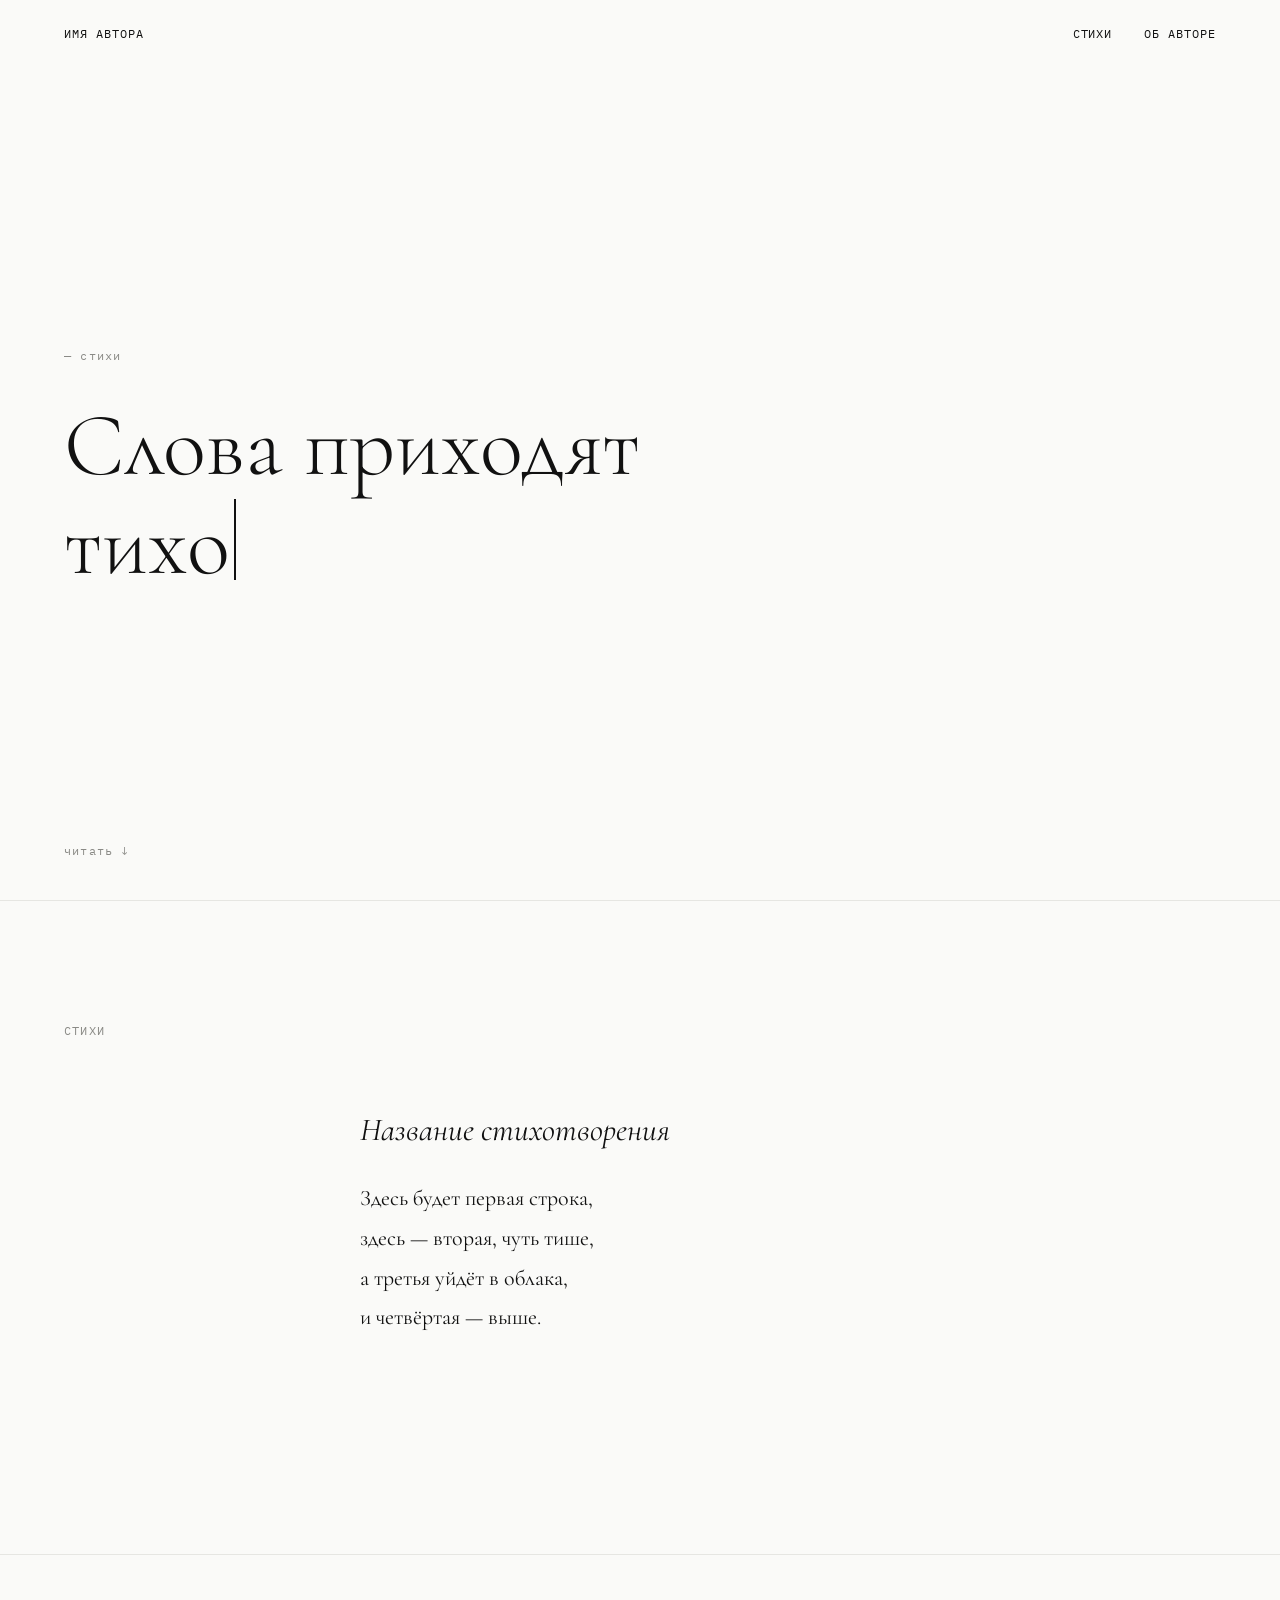
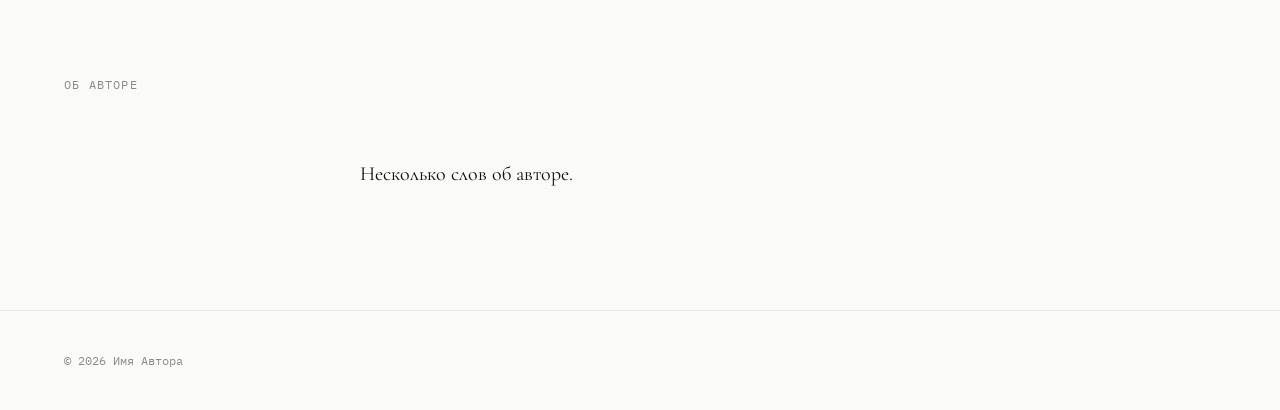
==== index.html @ 2c5de51f "Базовая структура сайта: HTML/CSS/JS, typewriter в Hero, CLAUDE.md Co-Authored-By: Claude Opus 5.5 <" ====
<!doctype html>
<html lang="ru">
<head>
  <meta charset="utf-8">
  <meta name="viewport" content="width=device-width, initial-scale=1">
  <title>Стихи</title>
  <meta name="description" content="Сайт со стихами">
  <link rel="preconnect" href="https://fonts.googleapis.com">
  <link rel="preconnect" href="https://fonts.gstatic.com" crossorigin>
  <link href="https://fonts.googleapis.com/css2?family=Cormorant+Garamond:ital,wght@0,300;0,400;1,300&family=IBM+Plex+Mono:wght@300;400&display=swap" rel="stylesheet">
  <link rel="stylesheet" href="style.css">
</head>
<body>
  <header class="site-header">
    <a class="logo" href="#">Имя Автора</a>
    <nav class="nav">
      <a href="#poems">Стихи</a>
      <a href="#about">Об авторе</a>
    </nav>
  </header>

  <main>
    <section class="hero" aria-label="Главный экран">
      <p class="hero__label">— стихи</p>
      <h1 class="hero__title">
        <span class="typewriter" id="typewriter" aria-live="polite"></span><span class="caret" aria-hidden="true"></span>
      </h1>
      <a class="hero__scroll" href="#poems">читать ↓</a>
    </section>

    <section class="poems" id="poems">
      <h2 class="section-title">Стихи</h2>
      <article class="poem">
        <h3 class="poem__title">Название стихотворения</h3>
        <p class="poem__text">Здесь будет первая строка,<br>
        здесь — вторая, чуть тише,<br>
        а третья уйдёт в облака,<br>
        и четвёртая — выше.</p>
      </article>
    </section>

    <section class="about" id="about">
      <h2 class="section-title">Об авторе</h2>
      <p>Несколько слов об авторе.</p>
    </section>
  </main>

  <footer class="site-footer">
    <p>© <span id="year"></span> Имя Автора</p>
  </footer>

  <script src="script.js"></script>
</body>
</html>
---- style.css ----
/* Палитра — меняем здесь */
:root {
  --bg: #fafaf8;
  --ink: #111111;
  --muted: #8a8a86;
  --line: #e6e6e2;
  --accent: #111111; /* акцент пока не выбран */

  --serif: "Cormorant Garamond", Georgia, serif;
  --mono: "IBM Plex Mono", ui-monospace, monospace;
  --gutter: clamp(16px, 5vw, 64px);
}

* { box-sizing: border-box; margin: 0; padding: 0; }

html { scroll-behavior: smooth; }

body {
  background: var(--bg);
  color: var(--ink);
  font-family: var(--serif);
  font-size: 20px;
  line-height: 1.6;
  -webkit-font-smoothing: antialiased;
}

a { color: inherit; text-decoration: none; }

/* Header */
.site-header {
  position: fixed;
  inset: 0 0 auto 0;
  display: flex;
  justify-content: space-between;
  align-items: center;
  padding: 24px var(--gutter);
  font-family: var(--mono);
  font-size: 12px;
  letter-spacing: 0.08em;
  text-transform: uppercase;
  z-index: 10;
}
.nav { display: flex; gap: 32px; }
.nav a, .logo { transition: opacity .3s; }
.nav a:hover, .logo:hover { opacity: .5; }

/* Hero */
.hero {
  min-height: 100svh;
  display: flex;
  flex-direction: column;
  justify-content: center;
  padding: 120px var(--gutter) 80px;
  position: relative;
}
.hero__label {
  font-family: var(--mono);
  font-size: 12px;
  letter-spacing: 0.1em;
  color: var(--muted);
  margin-bottom: 32px;
}
.hero__title {
  font-weight: 300;
  font-size: clamp(40px, 7vw, 104px);
  line-height: 1.1;
  max-width: 14ch;
  min-height: 2.2em;
}
.caret {
  display: inline-block;
  width: 2px;
  height: 0.9em;
  margin-left: 4px;
  background: var(--accent);
  vertical-align: -0.08em;
  animation: blink 1s steps(1) infinite;
}
@keyframes blink { 50% { opacity: 0; } }

.hero__scroll {
  position: absolute;
  bottom: 40px;
  left: var(--gutter);
  font-family: var(--mono);
  font-size: 12px;
  letter-spacing: 0.1em;
  color: var(--muted);
}

/* Sections */
.poems, .about {
  padding: 120px var(--gutter);
  border-top: 1px solid var(--line);
}
.section-title {
  font-family: var(--mono);
  font-weight: 400;
  font-size: 12px;
  letter-spacing: 0.1em;
  text-transform: uppercase;
  color: var(--muted);
  margin-bottom: 64px;
}
.poem { max-width: 560px; margin: 0 auto 96px; }
.poem__title {
  font-weight: 400;
  font-style: italic;
  font-size: 32px;
  margin-bottom: 24px;
}
.poem__text { font-size: 22px; line-height: 1.8; }
.about p { max-width: 560px; margin: 0 auto; }

.site-footer {
  padding: 40px var(--gutter);
  font-family: var(--mono);
  font-size: 12px;
  color: var(--muted);
  border-top: 1px solid var(--line);
}

@media (max-width: 600px) {
  .nav { gap: 20px; }
}

@media (prefers-reduced-motion: reduce) {
  html { scroll-behavior: auto; }
  .caret { animation: none; }
}
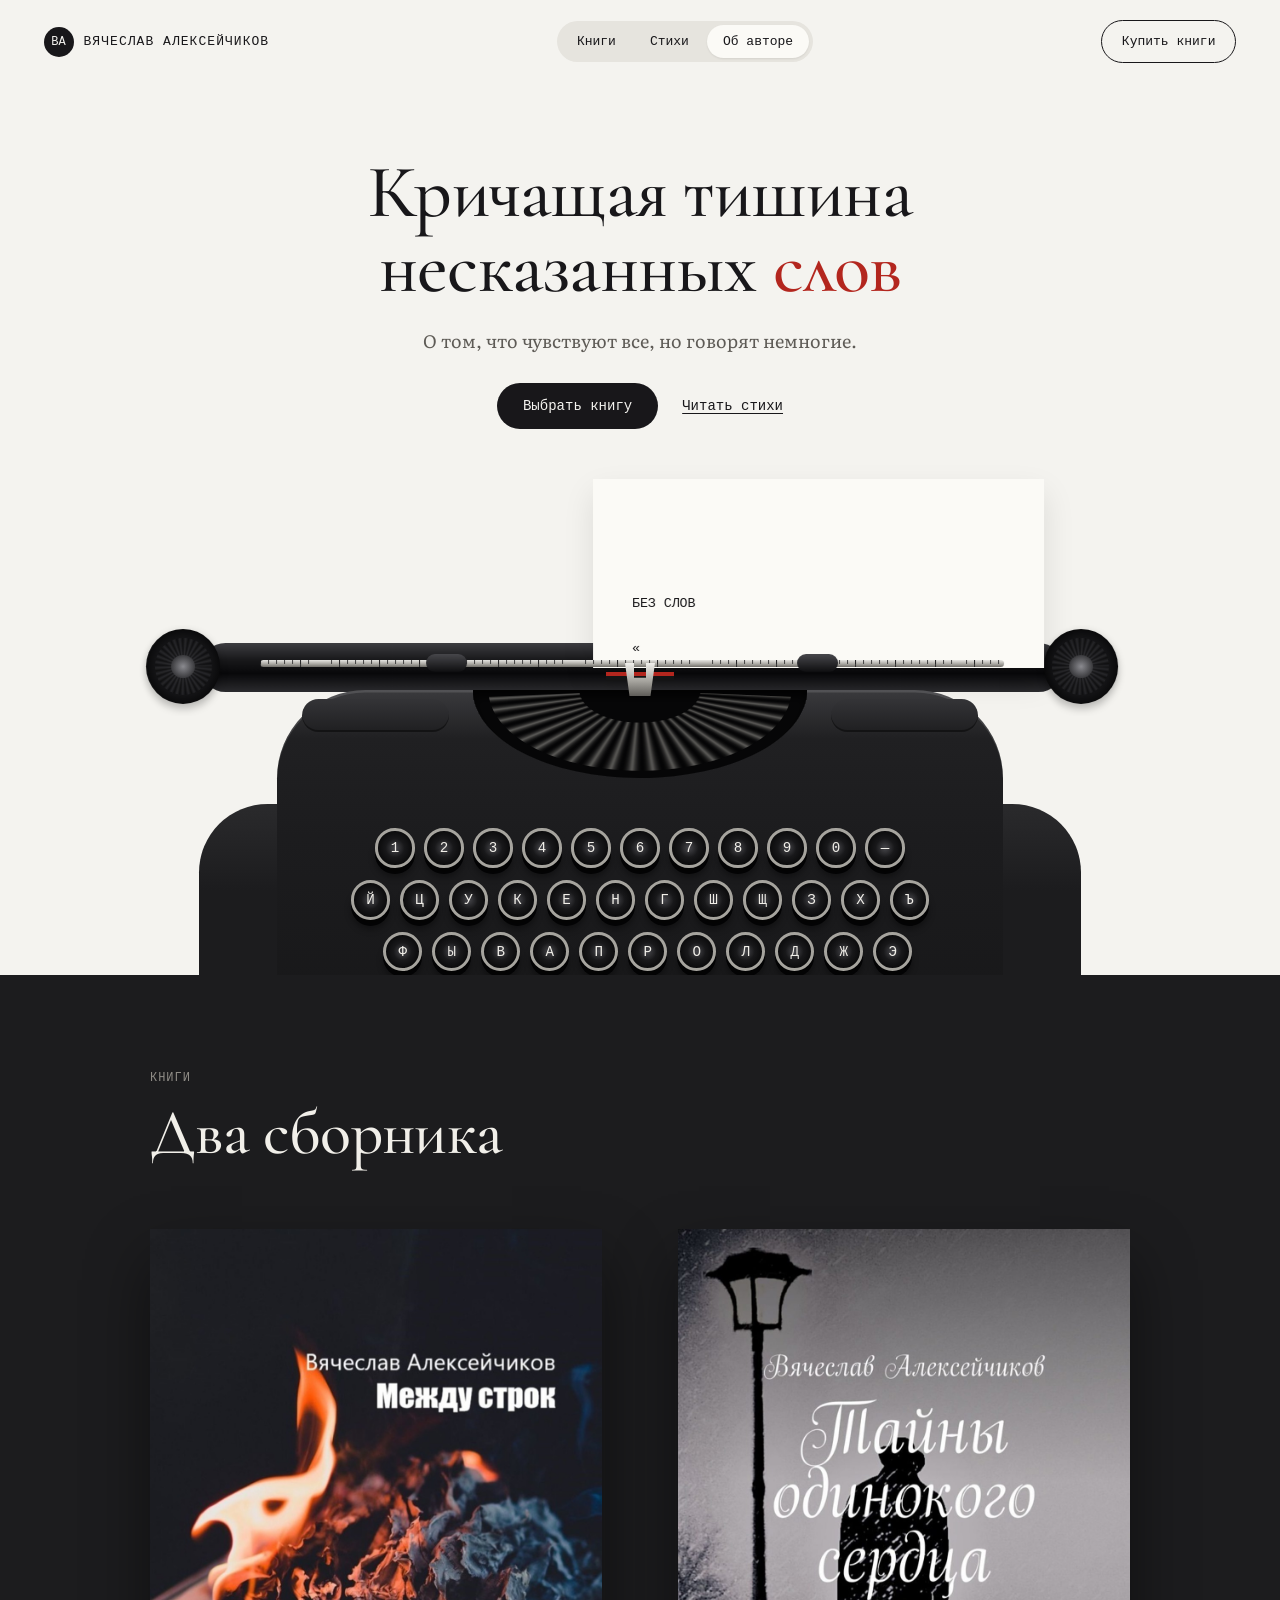
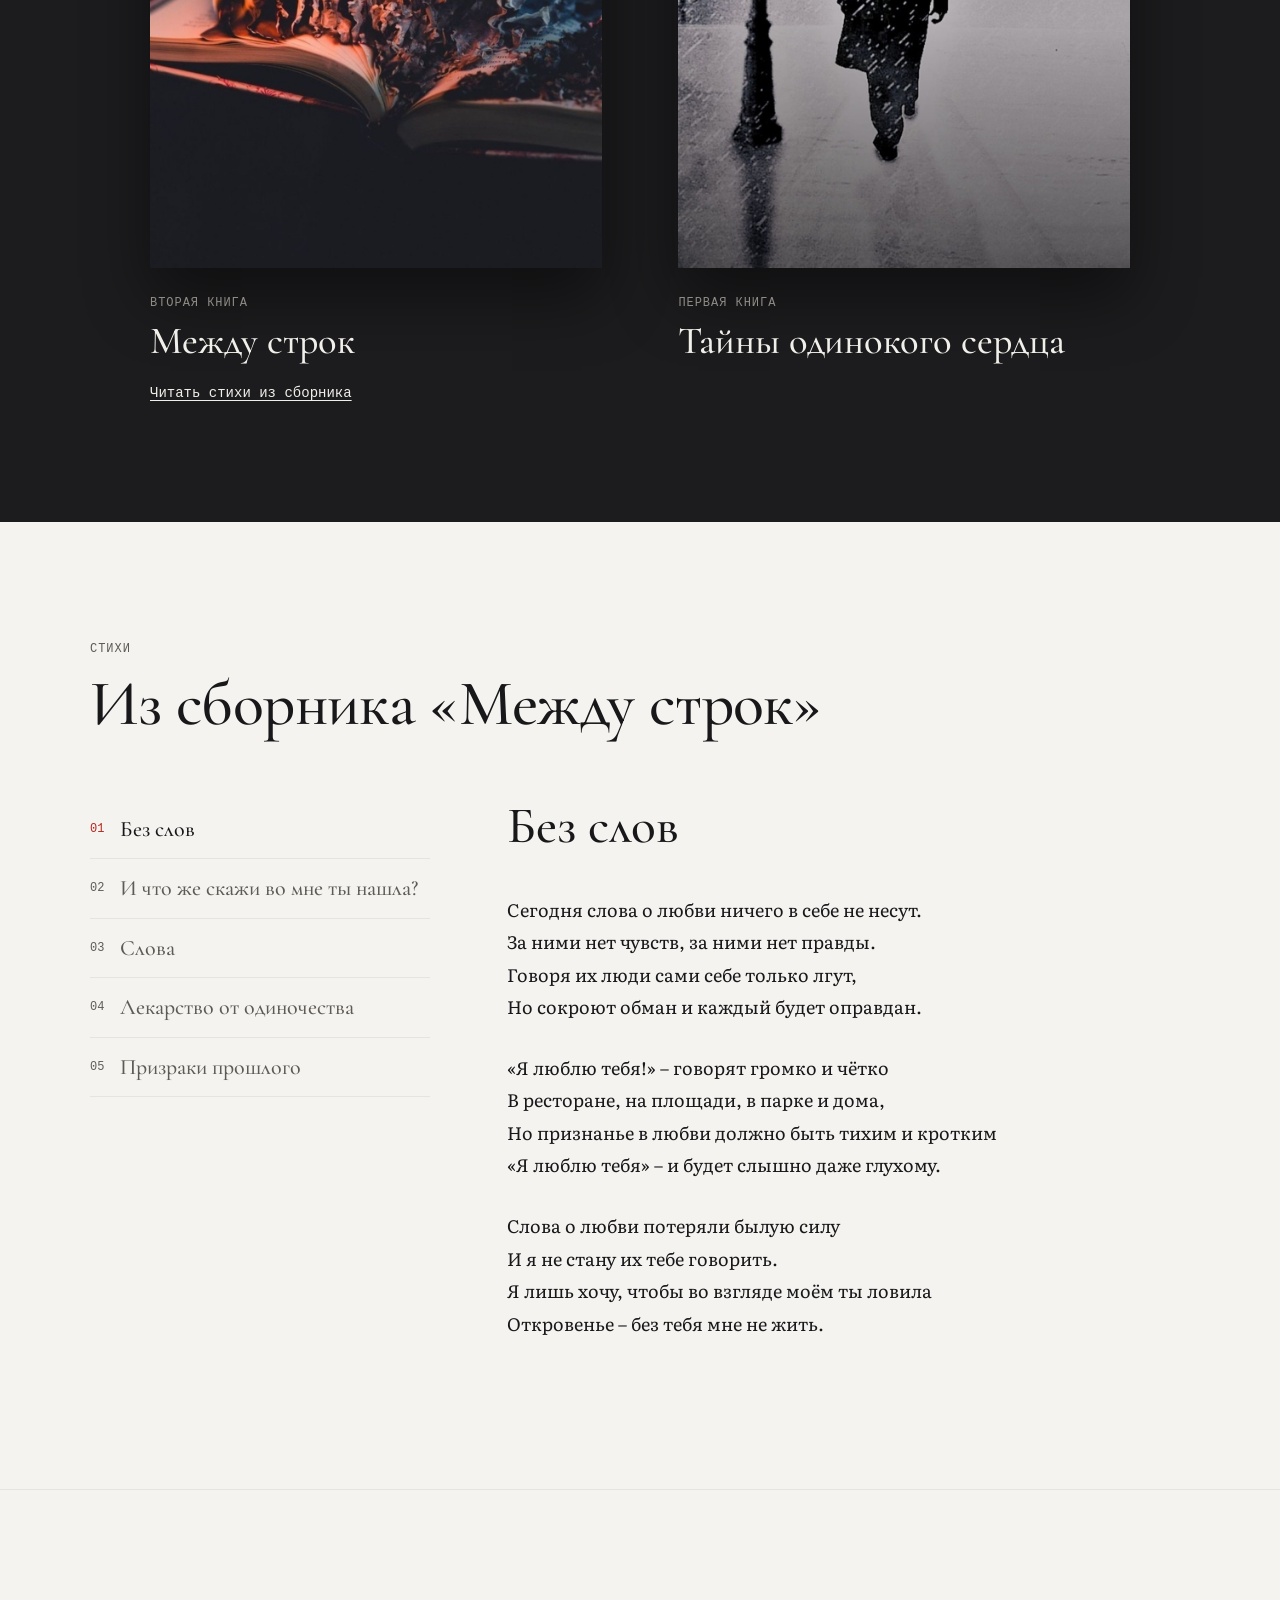
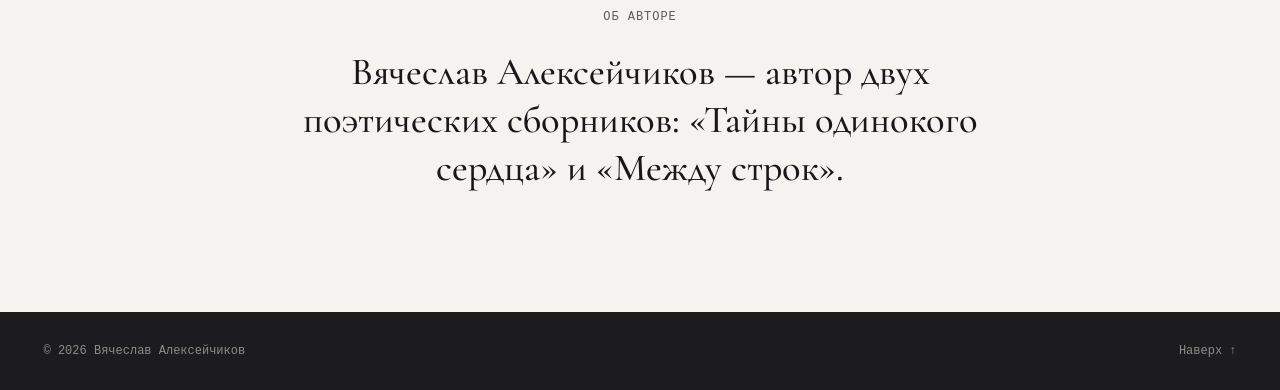
==== commit 8125f6c6: "Hero по макету Figma: машинка с живой кареткой, книги, стихи из «Между строк» Co-Authored-By: Claude" ====
--- a/index.html
+++ b/index.html
@@ -3,50 +3,157 @@
 <head>
   <meta charset="utf-8">
   <meta name="viewport" content="width=device-width, initial-scale=1">
-  <title>Стихи</title>
-  <meta name="description" content="Сайт со стихами">
+  <title>Вячеслав Алексейчиков — стихи</title>
+  <meta name="description" content="Стихи Вячеслава Алексейчикова. Сборники «Между строк» и «Тайны одинокого сердца».">
   <link rel="preconnect" href="https://fonts.googleapis.com">
   <link rel="preconnect" href="https://fonts.gstatic.com" crossorigin>
-  <link href="https://fonts.googleapis.com/css2?family=Cormorant+Garamond:ital,wght@0,300;0,400;1,300&family=IBM+Plex+Mono:wght@300;400&display=swap" rel="stylesheet">
+  <link href="https://fonts.googleapis.com/css2?family=Cormorant+Garamond:wght@500&family=Literata:ital,opsz,wght@0,7..72,400;1,7..72,400&family=PT+Mono&display=swap" rel="stylesheet">
   <link rel="stylesheet" href="style.css">
 </head>
 <body>
   <header class="site-header">
-    <a class="logo" href="#">Имя Автора</a>
-    <nav class="nav">
+    <a class="logo" href="#top" aria-label="Вячеслав Алексейчиков — на главную">
+      <span class="logo__mark">ВА</span>
+      <span class="logo__name">Вячеслав Алексейчиков</span>
+    </a>
+    <nav class="nav" aria-label="Разделы">
+      <a href="#books">Книги</a>
       <a href="#poems">Стихи</a>
       <a href="#about">Об авторе</a>
     </nav>
+    <a class="btn btn--outline" href="#books">Купить книги</a>
   </header>
 
-  <main>
+  <main id="top">
     <section class="hero" aria-label="Главный экран">
-      <p class="hero__label">— стихи</p>
-      <h1 class="hero__title">
-        <span class="typewriter" id="typewriter" aria-live="polite"></span><span class="caret" aria-hidden="true"></span>
-      </h1>
-      <a class="hero__scroll" href="#poems">читать ↓</a>
+      <div class="intro">
+        <h1 class="intro__title">Кричащая тишина несказанных <span class="accent">слов</span></h1>
+        <p class="intro__lead">О том, что чувствуют все, но говорят немногие.</p>
+        <div class="intro__actions">
+          <a class="btn btn--primary" href="#books">Выбрать книгу</a>
+          <a class="link" href="#poems">Читать стихи</a>
+        </div>
+      </div>
+
+      <!-- Печатная машинка: геометрия 1:1 из Figma (980×522), масштабируется в script.js -->
+      <div class="tw" aria-hidden="true">
+        <div class="tw__stage">
+          <div class="tw__carriage" id="tw-carriage">
+            <div class="tw__rod"></div>
+            <div class="tw__platen"></div>
+            <div class="tw__knob tw__knob--l"><img src="assets/typewriter/knob.svg" alt=""></div>
+            <img class="tw__ridges tw__ridges--l" src="assets/typewriter/knob-ridges.png" width="56.84" height="56.84" alt="">
+            <img class="tw__cap tw__cap--l" src="assets/typewriter/knob-cap.svg" alt="">
+            <div class="tw__knob tw__knob--r"><img src="assets/typewriter/knob.svg" alt=""></div>
+            <img class="tw__ridges tw__ridges--r" src="assets/typewriter/knob-ridges.png" width="56.84" height="56.84" alt="">
+            <img class="tw__cap tw__cap--r" src="assets/typewriter/knob-cap.svg" alt="">
+            <div class="tw__paper"><div class="tw__text" id="tw-text"></div></div>
+            <div class="tw__bail"></div>
+            <div class="tw__ticks"></div>
+            <div class="tw__roller tw__roller--l"></div>
+            <div class="tw__roller tw__roller--r"></div>
+          </div>
+          <div class="tw__body">
+            <div class="tw__base"></div>
+            <div class="tw__shell"></div>
+            <div class="tw__spool tw__spool--l"></div>
+            <div class="tw__spool tw__spool--r"></div>
+            <div class="tw__basket"><img src="assets/typewriter/type-basket.svg" alt=""></div>
+            <div class="tw__bars"><img src="assets/typewriter/type-bars.png" width="302.828" height="77.791" alt=""></div>
+            <div class="tw__ribbon"></div>
+            <img class="tw__guide" src="assets/typewriter/type-guide.svg" alt="">
+          </div>
+          <div class="tw__keyboard" id="tw-keyboard"></div>
+        </div>
+      </div>
+      <!-- Для скринридеров: что печатает машинка -->
+      <p class="sr-only" id="tw-live"></p>
+    </section>
+
+    <section class="books" id="books">
+      <p class="label">Книги</p>
+      <h2 class="section-title">Два сборника</h2>
+      <div class="books__grid">
+        <article class="book">
+          <img class="book__cover" src="assets/books/mezhdu-strok.jpg" width="1061" height="1500" alt="Обложка книги «Между строк»: горящая раскрытая книга на тёмном фоне">
+          <p class="label">Вторая книга</p>
+          <h3 class="book__title">Между строк</h3>
+          <a class="link link--light" href="#poems">Читать стихи из сборника</a>
+        </article>
+        <article class="book">
+          <img class="book__cover" src="assets/books/tajny-odinokogo-serdtsa.jpg" width="1061" height="1500" alt="Обложка книги «Тайны одинокого сердца»: силуэт человека под снегом у фонаря">
+          <p class="label">Первая книга</p>
+          <h3 class="book__title">Тайны одинокого сердца</h3>
+        </article>
+      </div>
     </section>
 
     <section class="poems" id="poems">
-      <h2 class="section-title">Стихи</h2>
-      <article class="poem">
-        <h3 class="poem__title">Название стихотворения</h3>
-        <p class="poem__text">Здесь будет первая строка,<br>
-        здесь — вторая, чуть тише,<br>
-        а третья уйдёт в облака,<br>
-        и четвёртая — выше.</p>
-      </article>
+      <p class="label">Стихи</p>
+      <h2 class="section-title">Из сборника «Между строк»</h2>
+      <div class="reader">
+        <div class="reader__list" role="tablist" aria-label="Стихотворения">
+          <button role="tab" aria-selected="true" aria-controls="poem-1" id="tab-1"><span>01</span>Без слов</button>
+          <button role="tab" aria-selected="false" aria-controls="poem-2" id="tab-2"><span>02</span>И что же скажи во мне ты нашла?</button>
+          <button role="tab" aria-selected="false" aria-controls="poem-3" id="tab-3"><span>03</span>Слова</button>
+          <button role="tab" aria-selected="false" aria-controls="poem-4" id="tab-4"><span>04</span>Лекарство от одиночества</button>
+          <button role="tab" aria-selected="false" aria-controls="poem-5" id="tab-5"><span>05</span>Призраки прошлого</button>
+        </div>
+
+        <article class="poem" id="poem-1" role="tabpanel" aria-labelledby="tab-1">
+          <h3 class="poem__title">Без слов</h3>
+          <p>Сегодня слова о любви ничего в себе не несут.<br>За ними нет чувств, за ними нет правды.<br>Говоря их люди сами себе только лгут,<br>Но сокроют обман и каждый будет оправдан.</p>
+          <p>«Я люблю тебя!» – говорят громко и чётко<br>В ресторане, на площади, в парке и дома,<br>Но признанье в любви должно быть тихим и кротким<br>«Я люблю тебя» – и будет слышно даже глухому.</p>
+          <p>Слова о любви потеряли былую силу<br>И я не стану их тебе говорить.<br>Я лишь хочу, чтобы во взгляде моём ты ловила<br>Откровенье – без тебя мне не жить.</p>
+        </article>
+
+        <article class="poem" id="poem-2" role="tabpanel" aria-labelledby="tab-2" hidden>
+          <h3 class="poem__title">И что же скажи во мне ты нашла?</h3>
+          <p>И что же скажи во мне ты нашла?<br>Ведь ни глаз голубых, ни роста высокого,<br>Но ты всё равно ко мне подошла<br>И наградила улыбкой широкою.</p>
+          <p>И что же скажи во мне ты нашла?<br>Ведь чёрствым и грубым порой я бываю,<br>Но ты всё равно ко мне подошла<br>И эту улыбку я уже знаю.</p>
+          <p>И что же скажи во мне ты нашла?<br>Этот вопрос не даёт мне покоя<br>С той самой секунды, как ты подошла<br>И стала навеки самой родною.</p>
+        </article>
+
+        <article class="poem" id="poem-3" role="tabpanel" aria-labelledby="tab-3" hidden>
+          <h3 class="poem__title">Слова</h3>
+          <p>Острой бритвой в гневе становятся слова,<br>Что бросаешь в человека для тебя родного.<br>Они сердце поразят, как поражает цель стрела<br>И ждать исхода не приходится иного.</p>
+          <p>Мгновение назад бурлила в жилах кровь.<br>Слова, как шпага, протыкала оппонента<br>И отодвинул пыл на задний план любовь,<br>Что стала неожиданно кусочком рудимента.</p>
+          <p>Мы любим говорить слово прости<br>Полагая что, оно залечит раны сердца,<br>Но, к сожалению, слово не всегда может спасти,<br>Если сказал его ты по инерции.</p>
+        </article>
+
+        <article class="poem" id="poem-4" role="tabpanel" aria-labelledby="tab-4" hidden>
+          <h3 class="poem__title">Лекарство от одиночества</h3>
+          <p>У меня есть место, где могу спрятаться,<br>Где будет всё, как я захочу.<br>Там вокруг солнца земли не вертятся,<br>Там не зажечь ночью свечу.</p>
+          <p>Всё в полумраке, почти без намёка на свет.<br>Так никто не увидит, не найдёт, не узнает.<br>Убегая туда, я путаю след,<br>Лишь для тебя он подсказками станет.</p>
+          <p>Ты пойдёшь по нему, собирая хлебные крошки<br>Так и не зная, что ждёт впереди.<br>Прошу, не сворачивай только с этой дорожки,<br>Чтобы тебя не заставляло сойти.</p>
+          <p>В конце постучишь ты в закрытую дверь.<br>В ту, что видна будет только тебе,<br>А я без сомнений открою, теперь<br>Отдадимся на волю старушке судьбе.</p>
+          <p>Пусть она нам укажет дорогу,<br>По которой вместе с тобой мы пойдём.<br>Пусть она счастья даст нам немного,<br>А все неудачи смоет дождём.</p>
+          <p>Нет я или ты, есть только мы.<br>Забыта дорога к месту, где прятался<br>И теперь понимаешь, что у старушки судьбы<br>Есть для каждого план, который испортить пытаемся.</p>
+        </article>
+
+        <article class="poem" id="poem-5" role="tabpanel" aria-labelledby="tab-5" hidden>
+          <h3 class="poem__title">Призраки прошлого</h3>
+          <p>Я увижу тебя через долгие десятки лет<br>Снова эти глаза, этот смех, этот голос,<br>Но родного в них для меня ничего уже нет<br>И в разговоре с тобой я чувствую холод.</p>
+          <p>Нет на твоей голове тех задорных косичек.<br>Не ласкает мой взгляд при встрече улыбка<br>И мне не понять, остался ли я тебе симпатичен<br>Или наше знакомство для тебя большая ошибка.</p>
+          <p>Нет жарких объятий после долгой разлуки.<br>Не станешь делиться со мною ты тайной.<br>Не синхронны теперь сердец наши стуки,<br>А все совпадения будут случайны.</p>
+          <p>Много в памяти моей воспоминаний,<br>Где бежим на встречу счастью мы вдвоём,<br>Но их стирают километры расстояний<br>И друг друга мы уже не узнаём.</p>
+          <p>Наша жизнь теперь наполнена другими.<br>С их сердцами наши бьются в унисон<br>И с каждым годом мы становимся чужими,<br>А всё что было, напоминает сон.</p>
+          <p>Словно призраки мы в памяти блуждаем<br>Уйти не можем, но не можем и остаться<br>И что нам делать мы не понимаем,<br>С призраками прошлого не можем мы расстаться.</p>
+          <p>Не можешь ты поймать в движениях моих<br>Ту лёгкость, что была при первой встрече.<br>Не вызывает упоения в душе мой стих,<br>Который посвятил тебе в последний вечер.</p>
+          <p>И уж давно друг друга мы должны забыть<br>Расстояние и время нас с тобою разделили,<br>Но призраками прошлого мы продолжим жить<br>Они напоминание, о времени, когда любили.</p>
+        </article>
+      </div>
     </section>
 
     <section class="about" id="about">
-      <h2 class="section-title">Об авторе</h2>
-      <p>Несколько слов об авторе.</p>
+      <p class="label">Об авторе</p>
+      <p class="about__text">Вячеслав Алексейчиков — автор двух поэтических сборников: «Тайны одинокого сердца» и «Между строк».</p>
     </section>
   </main>
 
   <footer class="site-footer">
-    <p>© <span id="year"></span> Имя Автора</p>
+    <span>© <span id="year"></span> Вячеслав Алексейчиков</span>
+    <a href="#top">Наверх ↑</a>
   </footer>
 
   <script src="script.js"></script>
--- a/style.css
+++ b/style.css
@@ -1,130 +1,348 @@
-/* Палитра — меняем здесь */
+/* Палитра и шрифты — из Figma. Меняем здесь. */
 :root {
-  --bg: #fafaf8;
-  --ink: #111111;
-  --muted: #8a8a86;
-  --line: #e6e6e2;
-  --accent: #111111; /* акцент пока не выбран */
+  --bg: #f4f3ef;
+  --paper: #fbfaf6;
+  --ink: #18171a;
+  --muted: #5e5b56;
+  --line: #e6e4de;
+  --accent: #b3261e;
+  --dark: #1c1c1e;
+  --dark-ink: #f1efe9;
+  --dark-muted: #8f8c86;
 
   --serif: "Cormorant Garamond", Georgia, serif;
-  --mono: "IBM Plex Mono", ui-monospace, monospace;
-  --gutter: clamp(16px, 5vw, 64px);
+  --text: "Literata", Georgia, serif;
+  --mono: "PT Mono", ui-monospace, monospace;
+  --gutter: clamp(16px, 3.4vw, 48px);
 }
 
 * { box-sizing: border-box; margin: 0; padding: 0; }
-
 html { scroll-behavior: smooth; }
-
 body {
   background: var(--bg);
   color: var(--ink);
-  font-family: var(--serif);
-  font-size: 20px;
-  line-height: 1.6;
+  font-family: var(--text);
   -webkit-font-smoothing: antialiased;
 }
-
 a { color: inherit; text-decoration: none; }
-
-/* Header */
-.site-header {
-  position: fixed;
-  inset: 0 0 auto 0;
-  display: flex;
-  justify-content: space-between;
+img { display: block; }
+button { font: inherit; color: inherit; background: none; border: 0; cursor: pointer; }
+
+.sr-only {
+  position: absolute; width: 1px; height: 1px; overflow: hidden;
+  clip: rect(0 0 0 0); white-space: nowrap;
+}
+
+/* ---------- Общие элементы ---------- */
+.btn {
+  display: inline-flex;
   align-items: center;
-  padding: 24px var(--gutter);
+  border-radius: 999px;
+  font-family: var(--mono);
+  white-space: nowrap;
+  transition: background-color .25s, color .25s;
+}
+.btn--outline { padding: 13px 20px; font-size: 13px; border: 1px solid var(--ink); }
+.btn--outline:hover { background: var(--ink); color: var(--bg); }
+.btn--primary { padding: 15px 26px; font-size: 14px; background: var(--ink); color: var(--bg); }
+.btn--primary:hover { background: var(--accent); }
+
+.link {
+  font-family: var(--mono);
+  font-size: 14px;
+  text-decoration: underline;
+  text-underline-offset: 3px;
+  transition: color .25s;
+}
+.link:hover { color: var(--accent); }
+
+.label {
   font-family: var(--mono);
   font-size: 12px;
-  letter-spacing: 0.08em;
+  letter-spacing: .08em;
   text-transform: uppercase;
-  z-index: 10;
-}
-.nav { display: flex; gap: 32px; }
-.nav a, .logo { transition: opacity .3s; }
-.nav a:hover, .logo:hover { opacity: .5; }
-
-/* Hero */
-.hero {
-  min-height: 100svh;
+  color: var(--muted);
+}
+.section-title {
+  font-family: var(--serif);
+  font-weight: 500;
+  font-size: clamp(40px, 5vw, 64px);
+  line-height: 1;
+  letter-spacing: -.01em;
+  margin: 16px 0 64px;
+}
+
+/* ---------- Header ---------- */
+.site-header {
   display: flex;
-  flex-direction: column;
-  justify-content: center;
-  padding: 120px var(--gutter) 80px;
+  align-items: center;
+  justify-content: space-between;
+  gap: 16px;
+  padding: 20px var(--gutter);
+}
+.logo { display: flex; align-items: center; gap: 10px; }
+.logo__mark {
+  display: grid; place-items: center;
+  width: 30px; height: 30px; border-radius: 50%;
+  background: var(--ink); color: var(--bg);
+  font-family: var(--mono); font-size: 12px;
+}
+.logo__name {
+  font-family: var(--mono); font-size: 13px;
+  letter-spacing: .08em; text-transform: uppercase;
+}
+.nav {
+  display: flex; gap: 2px; padding: 4px;
+  background: var(--line); border-radius: 999px;
+}
+.nav a {
+  padding: 9px 16px; border-radius: 999px;
+  font-family: var(--mono); font-size: 13px;
+  transition: background-color .25s, box-shadow .25s;
+}
+.nav a:hover { background: rgba(251, 250, 246, .6); }
+.nav a.is-active { background: var(--paper); box-shadow: 0 1px 2px rgba(0, 0, 0, .08); }
+
+/* ---------- Hero ---------- */
+.hero { overflow: hidden; }
+.intro {
+  display: flex; flex-direction: column; align-items: center; gap: 22px;
+  padding: 72px var(--gutter) 24px;
+  text-align: center;
+}
+.intro__title {
+  max-width: 760px;
+  font-family: var(--serif);
+  font-weight: 500;
+  font-size: clamp(44px, 5.84vw, 84px);
+  line-height: 1;
+  letter-spacing: -.01em;
+}
+.accent { color: var(--accent); }
+.intro__lead {
+  max-width: 560px;
+  font-size: 18px; line-height: 1.6;
+  color: var(--muted);
+}
+.intro__actions { display: flex; align-items: center; gap: 24px; padding-top: 6px; }
+
+/* ---------- Печатная машинка (координаты из Figma, px внутри 980×522) ---------- */
+.tw {
+  --s: 1; /* масштаб, выставляется в script.js */
   position: relative;
-}
-.hero__label {
-  font-family: var(--mono);
-  font-size: 12px;
-  letter-spacing: 0.1em;
+  height: calc(522px * var(--s));
+}
+.tw__stage {
+  position: absolute;
+  top: 0; left: 50%;
+  width: 980px; height: 522px;
+  margin-left: -490px;
+  transform: scale(var(--s));
+  transform-origin: 50% 0;
+}
+.tw__carriage, .tw__body, .tw__keyboard {
+  position: absolute; left: 0; top: -110px; width: 980px; height: 632px;
+}
+.tw__carriage { height: 360px; will-change: transform; }
+.tw__carriage.is-returning { transition: transform .45s cubic-bezier(.3, .7, .2, 1); }
+.tw__carriage > *, .tw__body > * { position: absolute; }
+
+.tw__rod {
+  left: 39.2px; top: 311.64px; width: 901.6px; height: 23.52px;
+  background: linear-gradient(#5a5a5e, #1d1d1f);
+}
+.tw__platen {
+  left: 58.8px; top: 299.88px; width: 862.4px; height: 49px; border-radius: 24.5px;
+  background: linear-gradient(#3d3d41 0%, #19191b 34%, #08080a 62%, #2b2b2e 100%);
+}
+.tw__knob { top: 286.16px; width: 74.48px; height: 74.48px; }
+.tw__knob img { position: absolute; top: -5.37%; right: -10.74%; bottom: -16.11%; left: -10.74%; width: 121.48%; height: 121.48%; }
+.tw__knob--l { left: 3.92px; }
+.tw__knob--r { left: 901.6px; }
+.tw__ridges { top: 294.98px; width: 56.84px; height: 56.84px; opacity: .85; }
+.tw__ridges--l { left: 12.74px; }
+.tw__ridges--r { left: 910.42px; }
+.tw__cap { top: 311.64px; width: 23.52px; height: 23.52px; }
+.tw__cap--l { left: 29.4px; }
+.tw__cap--r { left: 927.08px; }
+
+.tw__paper {
+  left: 450.8px; top: 136.22px; width: 450.8px; height: 189.14px;
+  overflow: hidden;
+  background: var(--paper);
+  box-shadow: 0 14px 30px rgba(0, 0, 0, .1);
+}
+.tw__text {
+  position: absolute; left: 39.2px; right: 0; bottom: 8.24px;
+  font-family: var(--mono); font-size: 13.23px; line-height: 22.54px;
+  color: #1a191b;
+  white-space: pre;
+}
+.tw__text div { min-height: 22.54px; }
+.tw__text.is-feeding { transition: transform .6s ease-in, opacity .6s ease-in; transform: translateY(-120px); opacity: 0; }
+
+.tw__bail {
+  left: 117.6px; top: 316.54px; width: 744.8px; height: 7.35px; border-radius: 3.92px;
+  background: linear-gradient(#e6e5e1, #a6a49e 60%, #6f6d68);
+}
+/* Линейка: шаг 7.938px = ширина одного символа PT Mono 13.23px */
+.tw__ticks {
+  left: 117.6px; top: 316.54px; width: 739.14px; height: 7.35px;
+  background:
+    repeating-linear-gradient(90deg, rgba(20, 20, 22, .75) 0 .9px, transparent .9px 39.69px) 0 0 / 100% 7.35px no-repeat,
+    repeating-linear-gradient(90deg, rgba(20, 20, 22, .75) 0 .9px, transparent .9px 7.938px) 0 0 / 100% 3.92px no-repeat;
+}
+.tw__roller {
+  top: 310.66px; width: 41.16px; height: 18.62px; border-radius: 9.31px;
+  background: linear-gradient(#47474b, #0e0e10);
+}
+.tw__roller--l { left: 284.2px; }
+.tw__roller--r { left: 654.64px; }
+
+.tw__base {
+  left: 49px; top: 460.6px; width: 882px; height: 392px;
+  border-radius: 68.6px 68.6px 0 0;
+  background: linear-gradient(#2a2a2c, #1c1c1e 22%, #1c1c1e);
+}
+.tw__shell {
+  left: 127.4px; top: 346.92px; width: 725.2px; height: 490px;
+  border-radius: 88.2px 88.2px 0 0;
+  background: linear-gradient(#3a3a3d 0%, #202022 10%, #1c1c1e 30%, #141415 100%);
+  box-shadow: inset 0 2.5px 0 rgba(255, 255, 255, .12);
+}
+.tw__spool {
+  top: 355.74px; width: 147px; height: 33.32px; border-radius: 16.66px;
+  background: linear-gradient(#343437, #1f1f21);
+  box-shadow: inset 0 -2px 0 rgba(0, 0, 0, .4);
+}
+.tw__spool--l { left: 151.9px; }
+.tw__spool--r { left: 681.1px; }
+.tw__basket { left: 323.4px; top: 258.72px; width: 333.2px; height: 176.4px; }
+.tw__basket img { position: absolute; left: 0; top: 50%; width: 100%; height: 50%; }
+.tw__bars { left: 338.1px; top: 266.56px; width: 303.8px; height: 160.72px; }
+.tw__bars img { position: absolute; left: .16%; top: 51.6%; width: 99.68%; height: 48.4%; }
+.tw__ribbon {
+  left: 455.7px; top: 328.3px; width: 68.6px; height: 9.8px;
+  background: linear-gradient(var(--accent) 50%, #141415 50%);
+}
+.tw__guide { left: 475.3px; top: 319.48px; width: 29.4px; height: 33.3px; }
+
+.key {
+  position: absolute;
+  display: grid; place-items: center;
+  width: 39.2px; height: 39.2px;
+  border: 3.1px solid #a6a49e;
+  border-radius: 50%;
+  background: radial-gradient(circle closest-side, #47474c 0%, #303033 27.5%, #18181a 55%, #0b0b0c 100%);
+  box-shadow: 0 9.8px 6px rgba(0, 0, 0, .35), 0 5.9px 0 #050506;
+  font-family: var(--mono); font-size: 14.2px; color: var(--dark-ink);
+  transition: transform .07s, box-shadow .07s;
+}
+.key.is-pressed {
+  transform: translateY(4px);
+  box-shadow: 0 3px 3px rgba(0, 0, 0, .35), 0 1.9px 0 #050506;
+}
+
+/* ---------- Книги (тёмная секция продолжает корпус машинки) ---------- */
+.books {
+  background: var(--dark);
+  color: var(--dark-ink);
+  padding: 96px var(--gutter) 120px;
+}
+.books .label { color: var(--dark-muted); }
+.books .section-title { max-width: 980px; margin-left: auto; margin-right: auto; }
+.books > .label { max-width: 980px; margin: 0 auto; }
+.books__grid {
+  display: grid;
+  grid-template-columns: repeat(2, minmax(0, 1fr));
+  gap: clamp(32px, 6vw, 96px);
+  max-width: 980px;
+  margin: 0 auto;
+}
+.book__cover {
+  width: 100%; height: auto;
+  margin-bottom: 28px;
+  box-shadow: 0 30px 60px rgba(0, 0, 0, .45);
+  transition: transform .5s cubic-bezier(.2, .7, .2, 1);
+}
+.book:hover .book__cover { transform: translateY(-6px); }
+.book__title {
+  font-family: var(--serif); font-weight: 500;
+  font-size: clamp(30px, 3vw, 40px); line-height: 1.1;
+  margin: 10px 0 16px;
+}
+.link--light:hover { color: #e0645b; }
+
+/* ---------- Стихи ---------- */
+.poems { padding: 120px var(--gutter); }
+.poems > .label, .poems .section-title { max-width: 1100px; margin-left: auto; margin-right: auto; }
+.reader {
+  display: grid;
+  grid-template-columns: minmax(220px, 340px) minmax(0, 1fr);
+  gap: clamp(32px, 6vw, 96px);
+  max-width: 1100px;
+  margin: 0 auto;
+}
+.reader__list { display: flex; flex-direction: column; align-self: start; position: sticky; top: 24px; }
+.reader__list button {
+  display: flex; gap: 16px;
+  padding: 16px 0;
+  border-bottom: 1px solid var(--line);
+  text-align: left;
+  font-family: var(--serif); font-weight: 500; font-size: 22px; line-height: 1.2;
   color: var(--muted);
-  margin-bottom: 32px;
-}
-.hero__title {
-  font-weight: 300;
-  font-size: clamp(40px, 7vw, 104px);
-  line-height: 1.1;
-  max-width: 14ch;
-  min-height: 2.2em;
-}
-.caret {
-  display: inline-block;
-  width: 2px;
-  height: 0.9em;
-  margin-left: 4px;
-  background: var(--accent);
-  vertical-align: -0.08em;
-  animation: blink 1s steps(1) infinite;
-}
-@keyframes blink { 50% { opacity: 0; } }
-
-.hero__scroll {
-  position: absolute;
-  bottom: 40px;
-  left: var(--gutter);
-  font-family: var(--mono);
-  font-size: 12px;
-  letter-spacing: 0.1em;
-  color: var(--muted);
-}
-
-/* Sections */
-.poems, .about {
+  transition: color .25s;
+}
+.reader__list button span { font-family: var(--mono); font-size: 12px; padding-top: 6px; }
+.reader__list button:hover,
+.reader__list button[aria-selected="true"] { color: var(--ink); }
+.reader__list button[aria-selected="true"] span { color: var(--accent); }
+
+.poem { max-width: 560px; animation: poem-in .6s ease both; }
+.poem__title {
+  font-family: var(--serif); font-weight: 500;
+  font-size: clamp(36px, 4vw, 52px); line-height: 1.05;
+  margin-bottom: 40px;
+}
+.poem p { font-size: 18px; line-height: 1.8; margin-bottom: 1.6em; }
+@keyframes poem-in { from { opacity: 0; transform: translateY(8px); } }
+
+/* ---------- Об авторе ---------- */
+.about {
   padding: 120px var(--gutter);
   border-top: 1px solid var(--line);
-}
-.section-title {
-  font-family: var(--mono);
-  font-weight: 400;
-  font-size: 12px;
-  letter-spacing: 0.1em;
-  text-transform: uppercase;
-  color: var(--muted);
-  margin-bottom: 64px;
-}
-.poem { max-width: 560px; margin: 0 auto 96px; }
-.poem__title {
-  font-weight: 400;
-  font-style: italic;
-  font-size: 32px;
-  margin-bottom: 24px;
-}
-.poem__text { font-size: 22px; line-height: 1.8; }
-.about p { max-width: 560px; margin: 0 auto; }
+  text-align: center;
+}
+.about__text {
+  max-width: 760px; margin: 24px auto 0;
+  font-family: var(--serif); font-weight: 500;
+  font-size: clamp(28px, 3vw, 40px); line-height: 1.25;
+}
 
 .site-footer {
-  padding: 40px var(--gutter);
-  font-family: var(--mono);
-  font-size: 12px;
-  color: var(--muted);
-  border-top: 1px solid var(--line);
-}
-
+  display: flex; justify-content: space-between; gap: 16px;
+  padding: 32px var(--gutter);
+  background: var(--dark); color: var(--dark-muted);
+  font-family: var(--mono); font-size: 12px;
+}
+.site-footer a:hover { color: var(--dark-ink); }
+
+/* ---------- Адаптив ---------- */
+@media (max-width: 900px) {
+  .site-header { flex-wrap: wrap; }
+  .nav { order: 3; width: 100%; justify-content: center; }
+  .reader { grid-template-columns: 1fr; }
+  .reader__list { position: static; }
+}
 @media (max-width: 600px) {
-  .nav { gap: 20px; }
+  .logo__name { display: none; }
+  .intro { padding-top: 48px; }
+  .intro__lead { font-size: 16px; }
+  .books__grid { grid-template-columns: 1fr; max-width: 360px; }
+  .poem p { font-size: 17px; }
 }
 
 @media (prefers-reduced-motion: reduce) {
   html { scroll-behavior: auto; }
-  .caret { animation: none; }
-}
+  *, *::before, *::after { transition: none !important; animation: none !important; }
+}
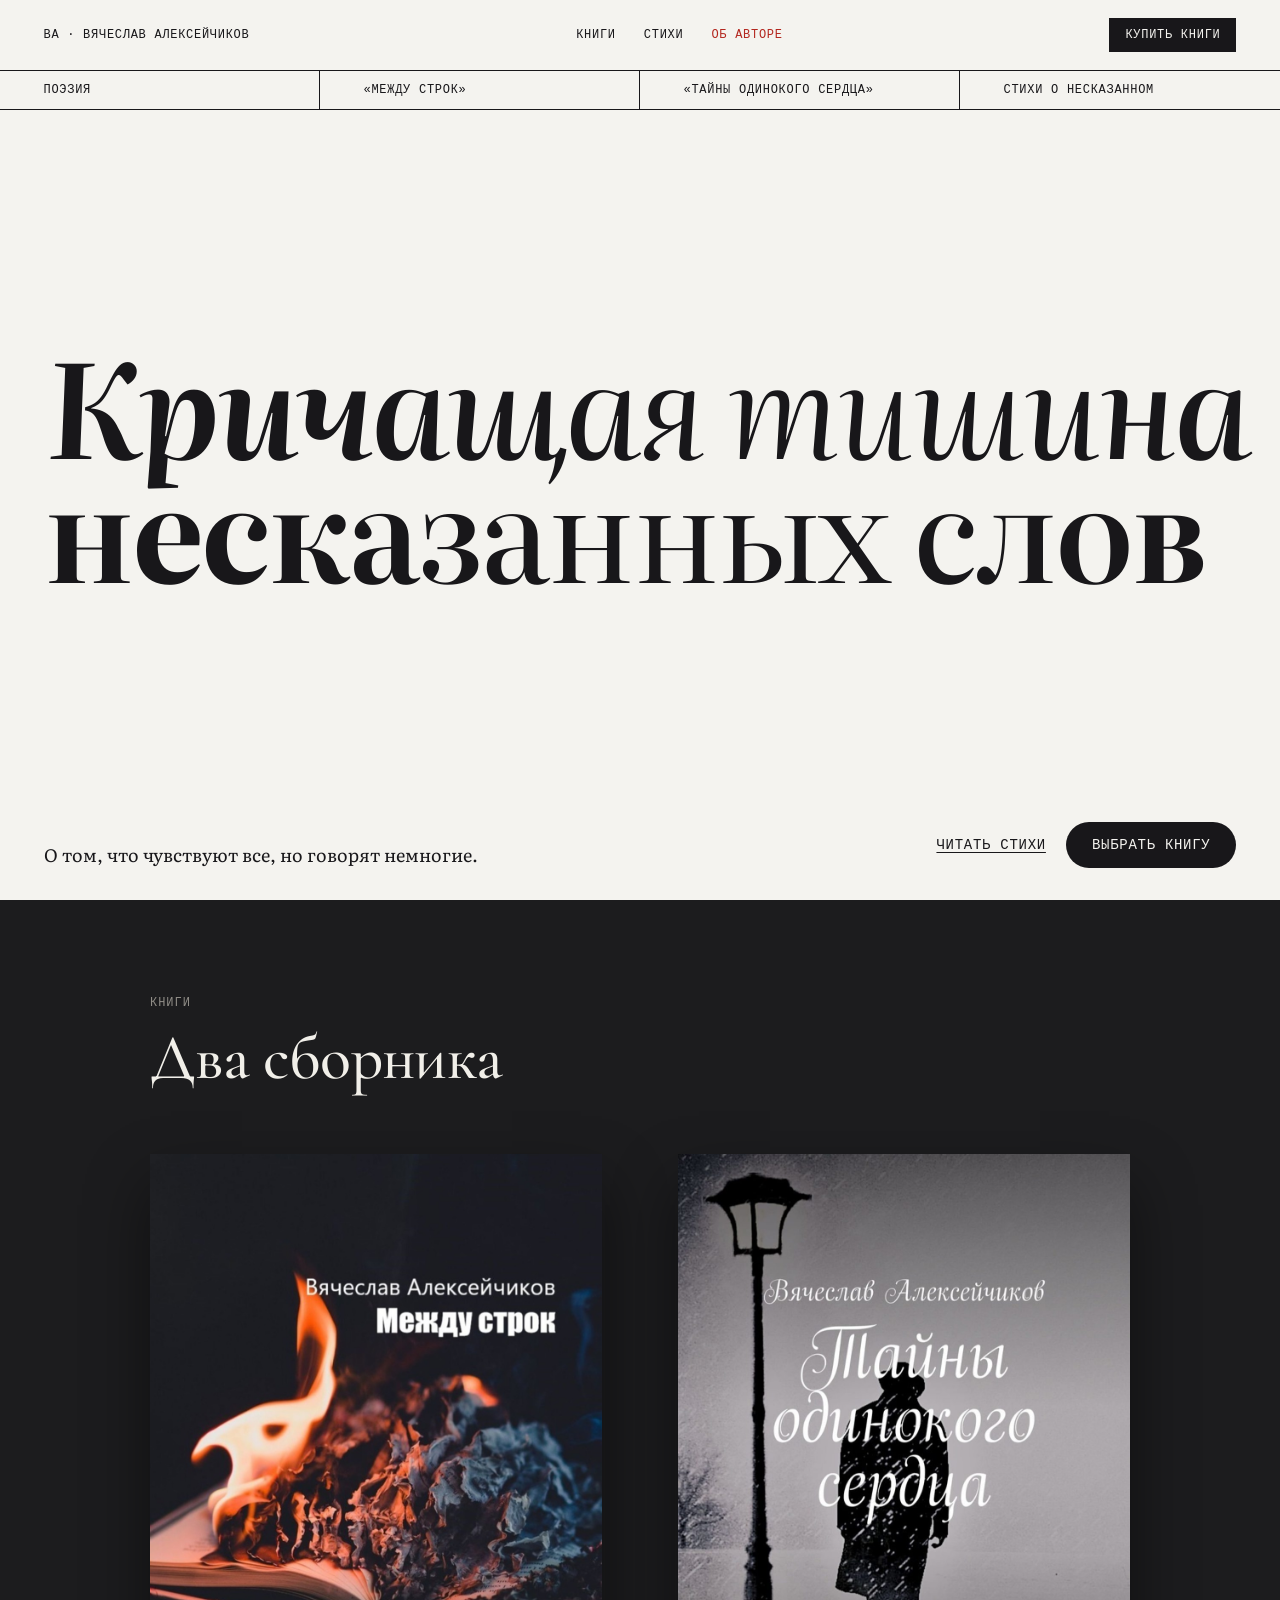
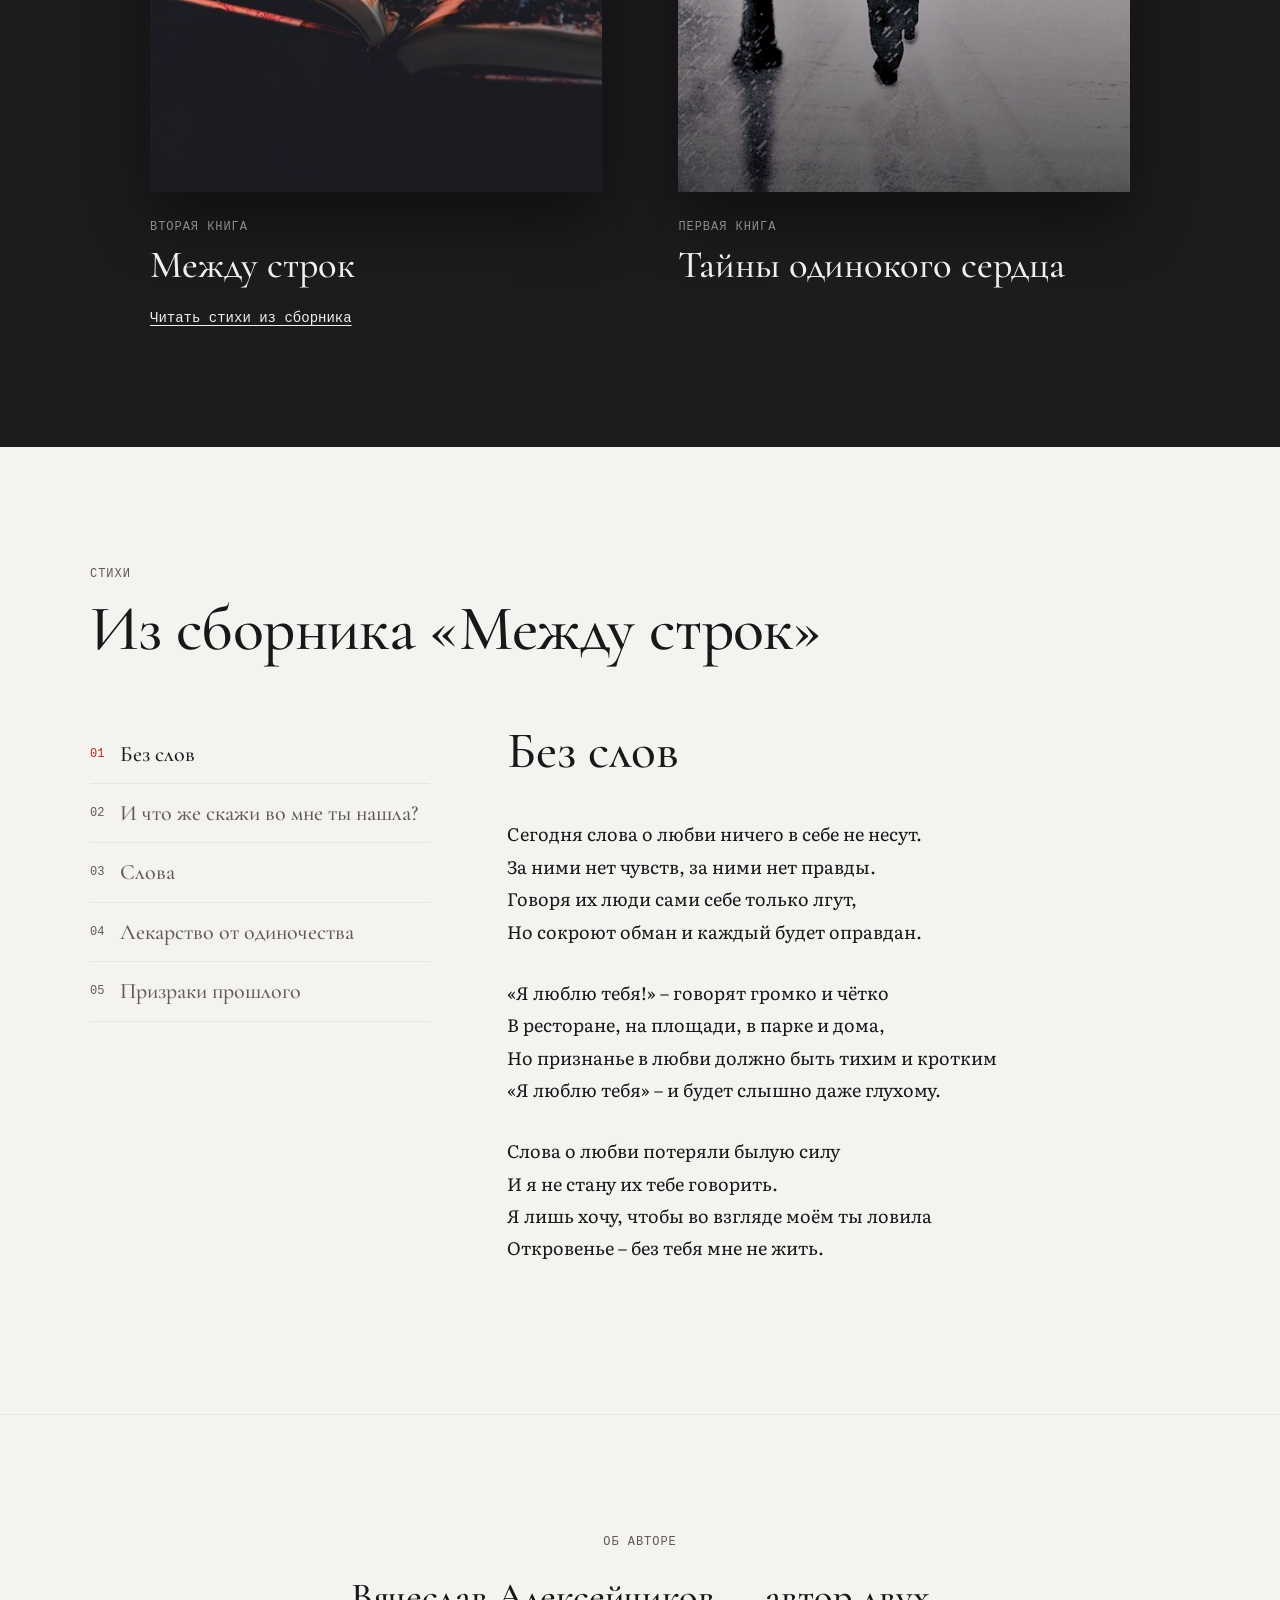
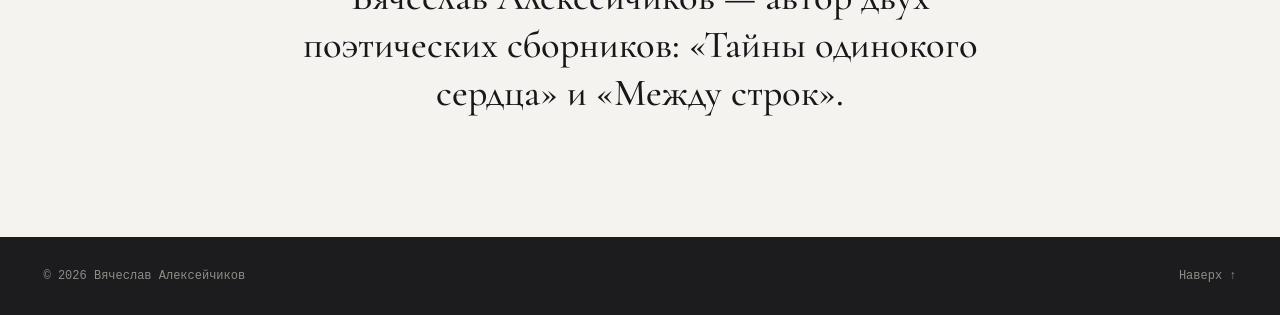
==== commit 76b1cdb4: "Главный экран: вариант C (живые буквы) вместо машинки, мобильная версия Co-Authored-By: Claude Opus " ====
--- a/index.html
+++ b/index.html
@@ -7,67 +7,39 @@
   <meta name="description" content="Стихи Вячеслава Алексейчикова. Сборники «Между строк» и «Тайны одинокого сердца».">
   <link rel="preconnect" href="https://fonts.googleapis.com">
   <link rel="preconnect" href="https://fonts.gstatic.com" crossorigin>
-  <link href="https://fonts.googleapis.com/css2?family=Cormorant+Garamond:wght@500&family=Literata:ital,opsz,wght@0,7..72,400;1,7..72,400&family=PT+Mono&display=swap" rel="stylesheet">
+  <link href="https://fonts.googleapis.com/css2?family=Cormorant+Garamond:wght@500&family=Literata:ital,opsz,wght@0,7..72,200..900;1,7..72,200..900&family=PT+Mono&display=swap" rel="stylesheet">
   <link rel="stylesheet" href="style.css">
 </head>
 <body>
-  <header class="site-header">
-    <a class="logo" href="#top" aria-label="Вячеслав Алексейчиков — на главную">
-      <span class="logo__mark">ВА</span>
-      <span class="logo__name">Вячеслав Алексейчиков</span>
-    </a>
-    <nav class="nav" aria-label="Разделы">
-      <a href="#books">Книги</a>
-      <a href="#poems">Стихи</a>
-      <a href="#about">Об авторе</a>
-    </nav>
-    <a class="btn btn--outline" href="#books">Купить книги</a>
-  </header>
+  <main id="top">
+    <section class="hero" id="hero">
+      <header class="site-header mono">
+        <a class="logo" href="#top">ВА · Вячеслав Алексейчиков</a>
+        <nav class="nav" aria-label="Разделы">
+          <a href="#books">Книги</a>
+          <a href="#poems">Стихи</a>
+          <a href="#about">Об авторе</a>
+        </nav>
+        <a class="buy" href="#books">Купить книги</a>
+      </header>
+      <div class="hero__row mono">
+        <span>Поэзия</span><span>«Между строк»</span><span>«Тайны одинокого сердца»</span><span>Стихи о несказанном</span>
+      </div>
 
-  <main id="top">
-    <section class="hero" aria-label="Главный экран">
-      <div class="intro">
-        <h1 class="intro__title">Кричащая тишина несказанных <span class="accent">слов</span></h1>
-        <p class="intro__lead">О том, что чувствуют все, но говорят немногие.</p>
-        <div class="intro__actions">
+      <!-- Живые буквы: вес растёт рядом с курсором (script.js) -->
+      <div class="hero__stage" id="stage">
+        <h1 class="sr-only">Кричащая тишина несказанных слов</h1>
+        <span class="hero__word hero__word--italic" data-text="Кричащая тишина" aria-hidden="true"></span>
+        <span class="hero__word" data-text="несказанных слов" aria-hidden="true"></span>
+      </div>
+
+      <div class="hero__bottom">
+        <p class="hero__lead">О том, что чувствуют все, но говорят немногие.</p>
+        <div class="hero__actions mono">
+          <a class="link" href="#poems">Читать стихи</a>
           <a class="btn btn--primary" href="#books">Выбрать книгу</a>
-          <a class="link" href="#poems">Читать стихи</a>
         </div>
       </div>
-
-      <!-- Печатная машинка: геометрия 1:1 из Figma (980×522), масштабируется в script.js -->
-      <div class="tw" aria-hidden="true">
-        <div class="tw__stage">
-          <div class="tw__carriage" id="tw-carriage">
-            <div class="tw__rod"></div>
-            <div class="tw__platen"></div>
-            <div class="tw__knob tw__knob--l"><img src="assets/typewriter/knob.svg" alt=""></div>
-            <img class="tw__ridges tw__ridges--l" src="assets/typewriter/knob-ridges.png" width="56.84" height="56.84" alt="">
-            <img class="tw__cap tw__cap--l" src="assets/typewriter/knob-cap.svg" alt="">
-            <div class="tw__knob tw__knob--r"><img src="assets/typewriter/knob.svg" alt=""></div>
-            <img class="tw__ridges tw__ridges--r" src="assets/typewriter/knob-ridges.png" width="56.84" height="56.84" alt="">
-            <img class="tw__cap tw__cap--r" src="assets/typewriter/knob-cap.svg" alt="">
-            <div class="tw__paper"><div class="tw__text" id="tw-text"></div></div>
-            <div class="tw__bail"></div>
-            <div class="tw__ticks"></div>
-            <div class="tw__roller tw__roller--l"></div>
-            <div class="tw__roller tw__roller--r"></div>
-          </div>
-          <div class="tw__body">
-            <div class="tw__base"></div>
-            <div class="tw__shell"></div>
-            <div class="tw__spool tw__spool--l"></div>
-            <div class="tw__spool tw__spool--r"></div>
-            <div class="tw__basket"><img src="assets/typewriter/type-basket.svg" alt=""></div>
-            <div class="tw__bars"><img src="assets/typewriter/type-bars.png" width="302.828" height="77.791" alt=""></div>
-            <div class="tw__ribbon"></div>
-            <img class="tw__guide" src="assets/typewriter/type-guide.svg" alt="">
-          </div>
-          <div class="tw__keyboard" id="tw-keyboard"></div>
-        </div>
-      </div>
-      <!-- Для скринридеров: что печатает машинка -->
-      <p class="sr-only" id="tw-live"></p>
     </section>
 
     <section class="books" id="books">
--- a/style.css
+++ b/style.css
@@ -42,8 +42,6 @@
   white-space: nowrap;
   transition: background-color .25s, color .25s;
 }
-.btn--outline { padding: 13px 20px; font-size: 13px; border: 1px solid var(--ink); }
-.btn--outline:hover { background: var(--ink); color: var(--bg); }
 .btn--primary { padding: 15px 26px; font-size: 14px; background: var(--ink); color: var(--bg); }
 .btn--primary:hover { background: var(--accent); }
 
@@ -72,176 +70,50 @@
   margin: 16px 0 64px;
 }
 
-/* ---------- Header ---------- */
+.mono { font-family: var(--mono); font-size: 12px; letter-spacing: .06em; text-transform: uppercase; }
+
+/* ---------- Hero (вариант C, одобрен 20.10.2026) ---------- */
+.hero {
+  display: flex; flex-direction: column;
+  min-height: 100vh; min-height: 100svh;
+}
 .site-header {
-  display: flex;
-  align-items: center;
-  justify-content: space-between;
-  gap: 16px;
-  padding: 20px var(--gutter);
-}
-.logo { display: flex; align-items: center; gap: 10px; }
-.logo__mark {
-  display: grid; place-items: center;
-  width: 30px; height: 30px; border-radius: 50%;
-  background: var(--ink); color: var(--bg);
-  font-family: var(--mono); font-size: 12px;
-}
-.logo__name {
-  font-family: var(--mono); font-size: 13px;
-  letter-spacing: .08em; text-transform: uppercase;
-}
-.nav {
-  display: flex; gap: 2px; padding: 4px;
-  background: var(--line); border-radius: 999px;
-}
-.nav a {
-  padding: 9px 16px; border-radius: 999px;
-  font-family: var(--mono); font-size: 13px;
-  transition: background-color .25s, box-shadow .25s;
-}
-.nav a:hover { background: rgba(251, 250, 246, .6); }
-.nav a.is-active { background: var(--paper); box-shadow: 0 1px 2px rgba(0, 0, 0, .08); }
-
-/* ---------- Hero ---------- */
-.hero { overflow: hidden; }
-.intro {
-  display: flex; flex-direction: column; align-items: center; gap: 22px;
-  padding: 72px var(--gutter) 24px;
-  text-align: center;
-}
-.intro__title {
-  max-width: 760px;
-  font-family: var(--serif);
-  font-weight: 500;
-  font-size: clamp(44px, 5.84vw, 84px);
-  line-height: 1;
-  letter-spacing: -.01em;
-}
-.accent { color: var(--accent); }
-.intro__lead {
-  max-width: 560px;
-  font-size: 18px; line-height: 1.6;
-  color: var(--muted);
-}
-.intro__actions { display: flex; align-items: center; gap: 24px; padding-top: 6px; }
-
-/* ---------- Печатная машинка (координаты из Figma, px внутри 980×522) ---------- */
-.tw {
-  --s: 1; /* масштаб, выставляется в script.js */
-  position: relative;
-  height: calc(522px * var(--s));
-}
-.tw__stage {
-  position: absolute;
-  top: 0; left: 50%;
-  width: 980px; height: 522px;
-  margin-left: -490px;
-  transform: scale(var(--s));
-  transform-origin: 50% 0;
-}
-.tw__carriage, .tw__body, .tw__keyboard {
-  position: absolute; left: 0; top: -110px; width: 980px; height: 632px;
-}
-.tw__carriage { height: 360px; will-change: transform; }
-.tw__carriage.is-returning { transition: transform .45s cubic-bezier(.3, .7, .2, 1); }
-.tw__carriage > *, .tw__body > * { position: absolute; }
-
-.tw__rod {
-  left: 39.2px; top: 311.64px; width: 901.6px; height: 23.52px;
-  background: linear-gradient(#5a5a5e, #1d1d1f);
-}
-.tw__platen {
-  left: 58.8px; top: 299.88px; width: 862.4px; height: 49px; border-radius: 24.5px;
-  background: linear-gradient(#3d3d41 0%, #19191b 34%, #08080a 62%, #2b2b2e 100%);
-}
-.tw__knob { top: 286.16px; width: 74.48px; height: 74.48px; }
-.tw__knob img { position: absolute; top: -5.37%; right: -10.74%; bottom: -16.11%; left: -10.74%; width: 121.48%; height: 121.48%; }
-.tw__knob--l { left: 3.92px; }
-.tw__knob--r { left: 901.6px; }
-.tw__ridges { top: 294.98px; width: 56.84px; height: 56.84px; opacity: .85; }
-.tw__ridges--l { left: 12.74px; }
-.tw__ridges--r { left: 910.42px; }
-.tw__cap { top: 311.64px; width: 23.52px; height: 23.52px; }
-.tw__cap--l { left: 29.4px; }
-.tw__cap--r { left: 927.08px; }
-
-.tw__paper {
-  left: 450.8px; top: 136.22px; width: 450.8px; height: 189.14px;
-  overflow: hidden;
-  background: var(--paper);
-  box-shadow: 0 14px 30px rgba(0, 0, 0, .1);
-}
-.tw__text {
-  position: absolute; left: 39.2px; right: 0; bottom: 8.24px;
-  font-family: var(--mono); font-size: 13.23px; line-height: 22.54px;
-  color: #1a191b;
-  white-space: pre;
-}
-.tw__text div { min-height: 22.54px; }
-.tw__text.is-feeding { transition: transform .6s ease-in, opacity .6s ease-in; transform: translateY(-120px); opacity: 0; }
-
-.tw__bail {
-  left: 117.6px; top: 316.54px; width: 744.8px; height: 7.35px; border-radius: 3.92px;
-  background: linear-gradient(#e6e5e1, #a6a49e 60%, #6f6d68);
-}
-/* Линейка: шаг 7.938px = ширина одного символа PT Mono 13.23px */
-.tw__ticks {
-  left: 117.6px; top: 316.54px; width: 739.14px; height: 7.35px;
-  background:
-    repeating-linear-gradient(90deg, rgba(20, 20, 22, .75) 0 .9px, transparent .9px 39.69px) 0 0 / 100% 7.35px no-repeat,
-    repeating-linear-gradient(90deg, rgba(20, 20, 22, .75) 0 .9px, transparent .9px 7.938px) 0 0 / 100% 3.92px no-repeat;
-}
-.tw__roller {
-  top: 310.66px; width: 41.16px; height: 18.62px; border-radius: 9.31px;
-  background: linear-gradient(#47474b, #0e0e10);
-}
-.tw__roller--l { left: 284.2px; }
-.tw__roller--r { left: 654.64px; }
-
-.tw__base {
-  left: 49px; top: 460.6px; width: 882px; height: 392px;
-  border-radius: 68.6px 68.6px 0 0;
-  background: linear-gradient(#2a2a2c, #1c1c1e 22%, #1c1c1e);
-}
-.tw__shell {
-  left: 127.4px; top: 346.92px; width: 725.2px; height: 490px;
-  border-radius: 88.2px 88.2px 0 0;
-  background: linear-gradient(#3a3a3d 0%, #202022 10%, #1c1c1e 30%, #141415 100%);
-  box-shadow: inset 0 2.5px 0 rgba(255, 255, 255, .12);
-}
-.tw__spool {
-  top: 355.74px; width: 147px; height: 33.32px; border-radius: 16.66px;
-  background: linear-gradient(#343437, #1f1f21);
-  box-shadow: inset 0 -2px 0 rgba(0, 0, 0, .4);
-}
-.tw__spool--l { left: 151.9px; }
-.tw__spool--r { left: 681.1px; }
-.tw__basket { left: 323.4px; top: 258.72px; width: 333.2px; height: 176.4px; }
-.tw__basket img { position: absolute; left: 0; top: 50%; width: 100%; height: 50%; }
-.tw__bars { left: 338.1px; top: 266.56px; width: 303.8px; height: 160.72px; }
-.tw__bars img { position: absolute; left: .16%; top: 51.6%; width: 99.68%; height: 48.4%; }
-.tw__ribbon {
-  left: 455.7px; top: 328.3px; width: 68.6px; height: 9.8px;
-  background: linear-gradient(var(--accent) 50%, #141415 50%);
-}
-.tw__guide { left: 475.3px; top: 319.48px; width: 29.4px; height: 33.3px; }
-
-.key {
-  position: absolute;
-  display: grid; place-items: center;
-  width: 39.2px; height: 39.2px;
-  border: 3.1px solid #a6a49e;
-  border-radius: 50%;
-  background: radial-gradient(circle closest-side, #47474c 0%, #303033 27.5%, #18181a 55%, #0b0b0c 100%);
-  box-shadow: 0 9.8px 6px rgba(0, 0, 0, .35), 0 5.9px 0 #050506;
-  font-family: var(--mono); font-size: 14.2px; color: var(--dark-ink);
-  transition: transform .07s, box-shadow .07s;
-}
-.key.is-pressed {
-  transform: translateY(4px);
-  box-shadow: 0 3px 3px rgba(0, 0, 0, .35), 0 1.9px 0 #050506;
-}
+  display: flex; justify-content: space-between; align-items: center; gap: 16px;
+  padding: 18px var(--gutter);
+  border-bottom: 1px solid var(--ink);
+}
+.nav { display: flex; gap: 28px; }
+.nav a, .logo { transition: color .25s; }
+.nav a:hover, .nav a.is-active, .logo:hover { color: var(--accent); }
+.buy { padding: 10px 16px; background: var(--ink); color: var(--bg); transition: background-color .25s; }
+.buy:hover { background: var(--accent); }
+
+.hero__row { display: grid; grid-template-columns: repeat(4, 1fr); border-bottom: 1px solid var(--ink); }
+.hero__row > * { padding: 12px var(--gutter); border-right: 1px solid var(--ink); }
+.hero__row > *:last-child { border-right: 0; }
+
+.hero__stage {
+  flex: 1;
+  display: flex; flex-direction: column; justify-content: center;
+  padding: 24px var(--gutter) 8px;
+  user-select: none;
+}
+.hero__word {
+  display: block; white-space: pre;
+  font-family: var(--text);
+  font-size: 10.2vw; line-height: .95; letter-spacing: -.02em;
+  font-variation-settings: "opsz" 72;
+}
+.hero__word--italic { text-align: right; font-style: italic; }
+.hero__word span { display: inline-block; transition: font-weight .25s ease-out, color .25s; }
+.hero__word span.hot { color: var(--accent); }
+
+.hero__bottom {
+  display: flex; justify-content: space-between; align-items: flex-end; gap: 24px 40px;
+  padding: 20px var(--gutter) 32px;
+}
+.hero__lead { font-size: 18px; line-height: 1.5; }
+.hero__actions { display: flex; align-items: center; gap: 20px; }
 
 /* ---------- Книги (тёмная секция продолжает корпус машинки) ---------- */
 .books {
@@ -329,17 +201,28 @@
 
 /* ---------- Адаптив ---------- */
 @media (max-width: 900px) {
-  .site-header { flex-wrap: wrap; }
-  .nav { order: 3; width: 100%; justify-content: center; }
   .reader { grid-template-columns: 1fr; }
   .reader__list { position: static; }
 }
 @media (max-width: 600px) {
-  .logo__name { display: none; }
-  .intro { padding-top: 48px; }
-  .intro__lead { font-size: 16px; }
   .books__grid { grid-template-columns: 1fr; max-width: 360px; }
   .poem p { font-size: 17px; }
+}
+
+/* Мобильная версия Hero: слова переносятся по строкам, крупнее */
+@media (max-width: 760px) {
+  .site-header { flex-wrap: wrap; }
+  .nav { order: 3; width: 100%; justify-content: space-between; gap: 12px; }
+  .hero__row { grid-template-columns: 1fr 1fr; }
+  .hero__row > *:nth-child(2) { border-right: 0; }
+  .hero__row > *:nth-child(-n+2) { border-bottom: 1px solid var(--ink); }
+  .hero__word { white-space: normal; font-size: 13vw; line-height: 1; }
+  .site-header .logo, .site-header .buy { font-size: 11px; letter-spacing: .02em; }
+  .buy { padding: 8px 12px; }
+  .hero__word--italic { margin-bottom: .1em; }
+  .hero__word .w { display: inline-block; white-space: nowrap; }
+  .hero__bottom { flex-direction: column; align-items: flex-start; }
+  .hero__lead { font-size: 17px; }
 }
 
 @media (prefers-reduced-motion: reduce) {
